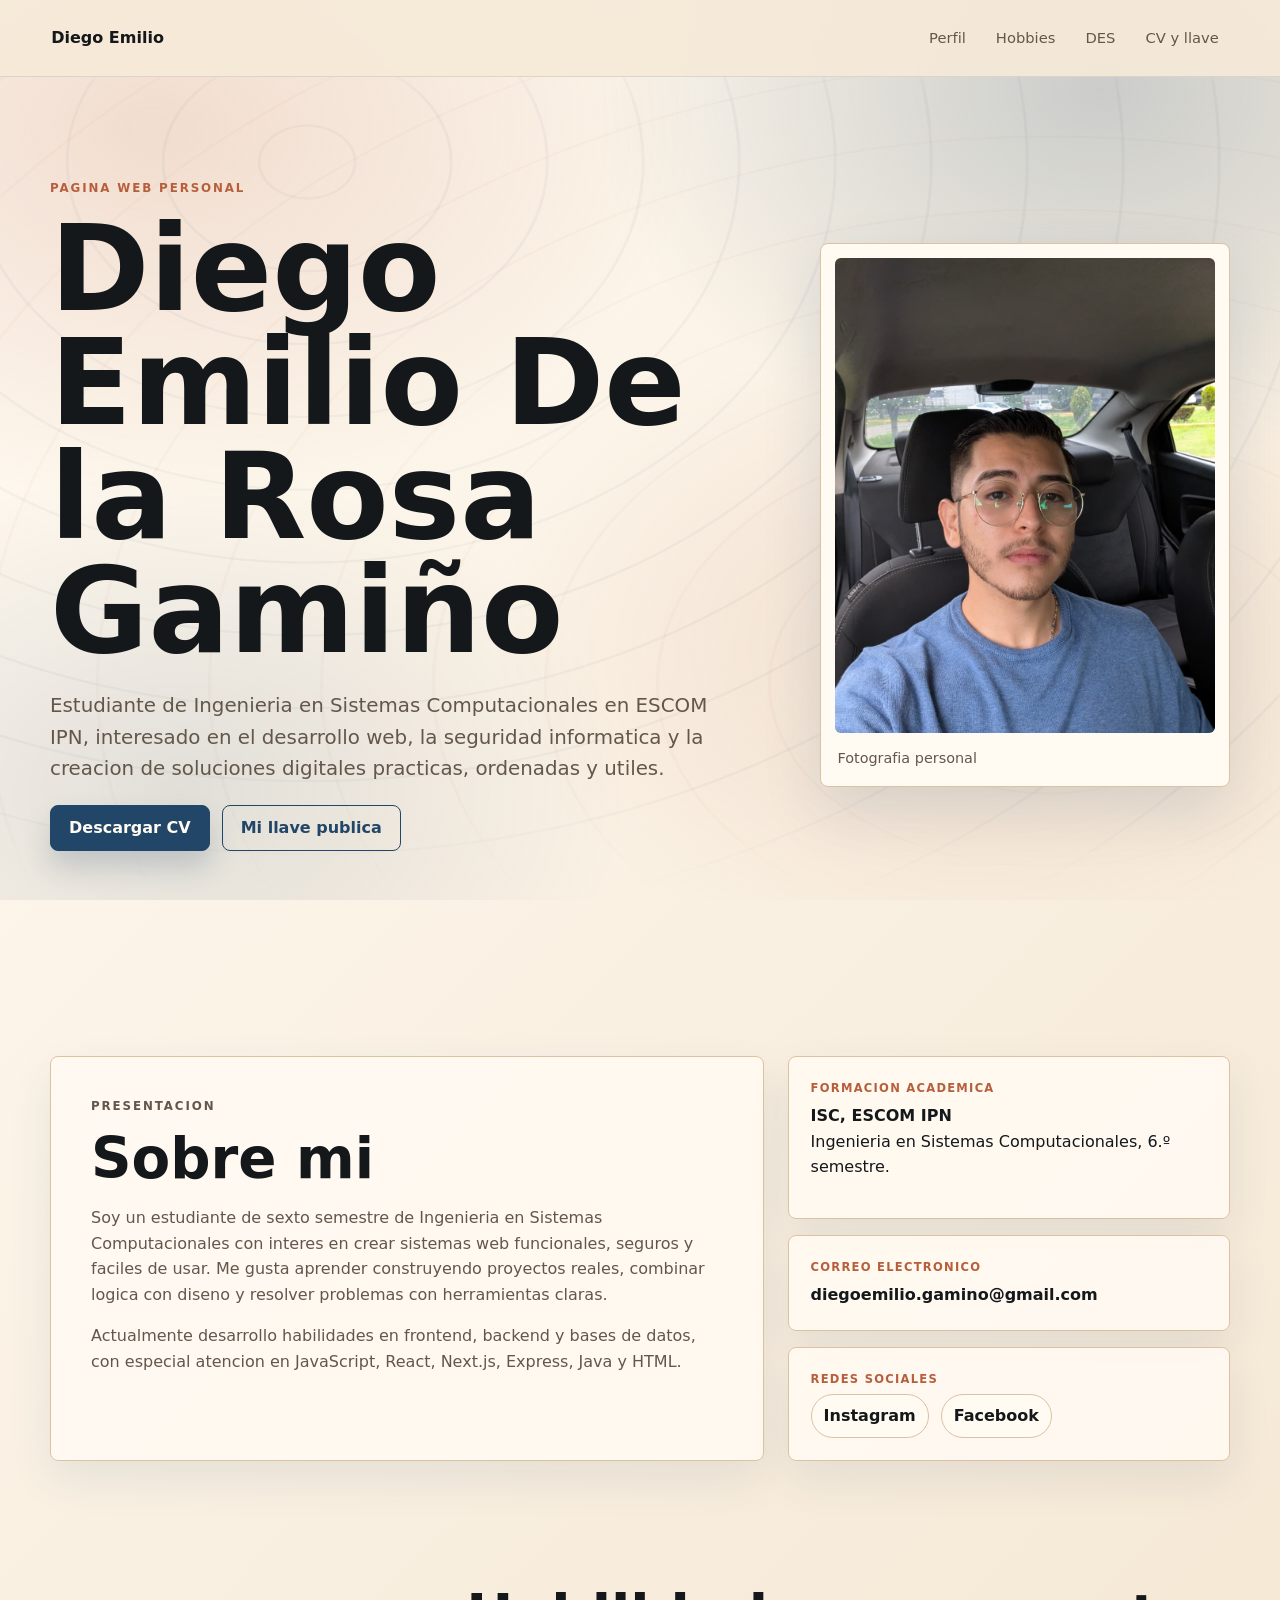
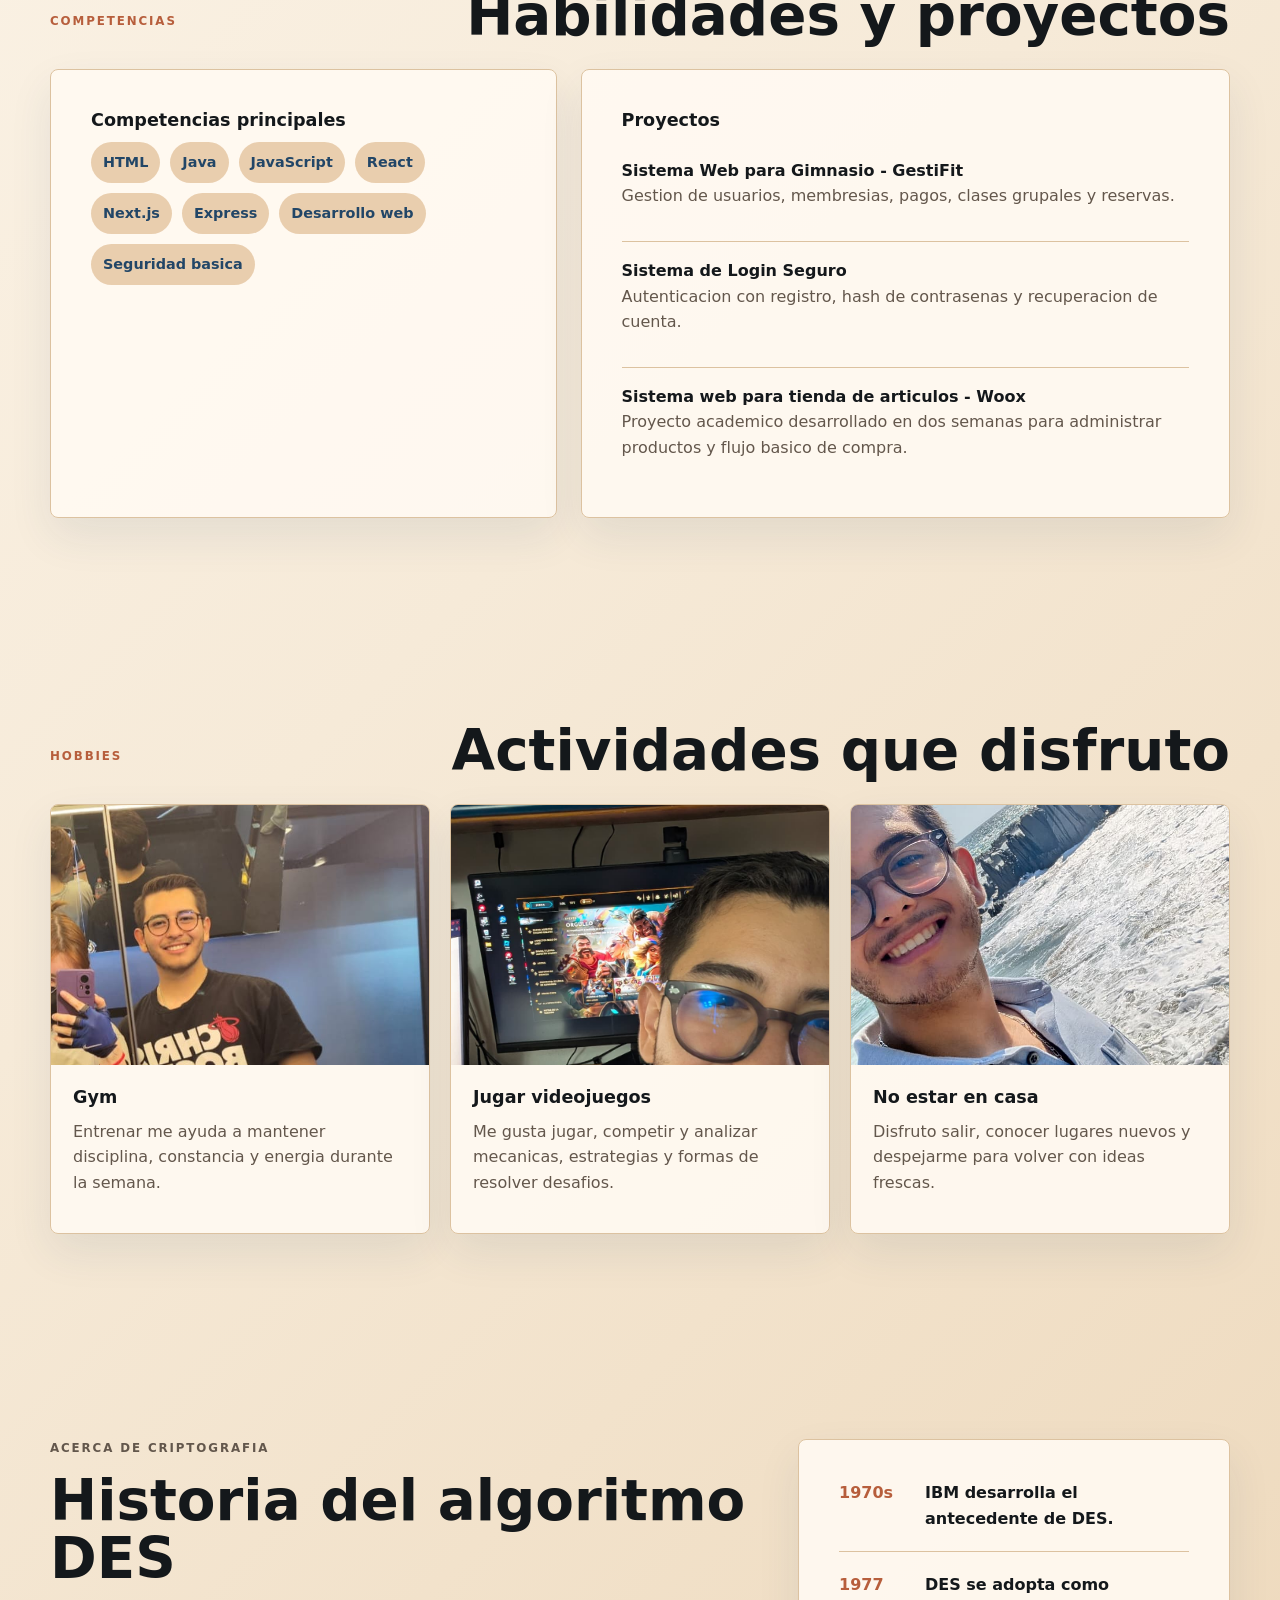
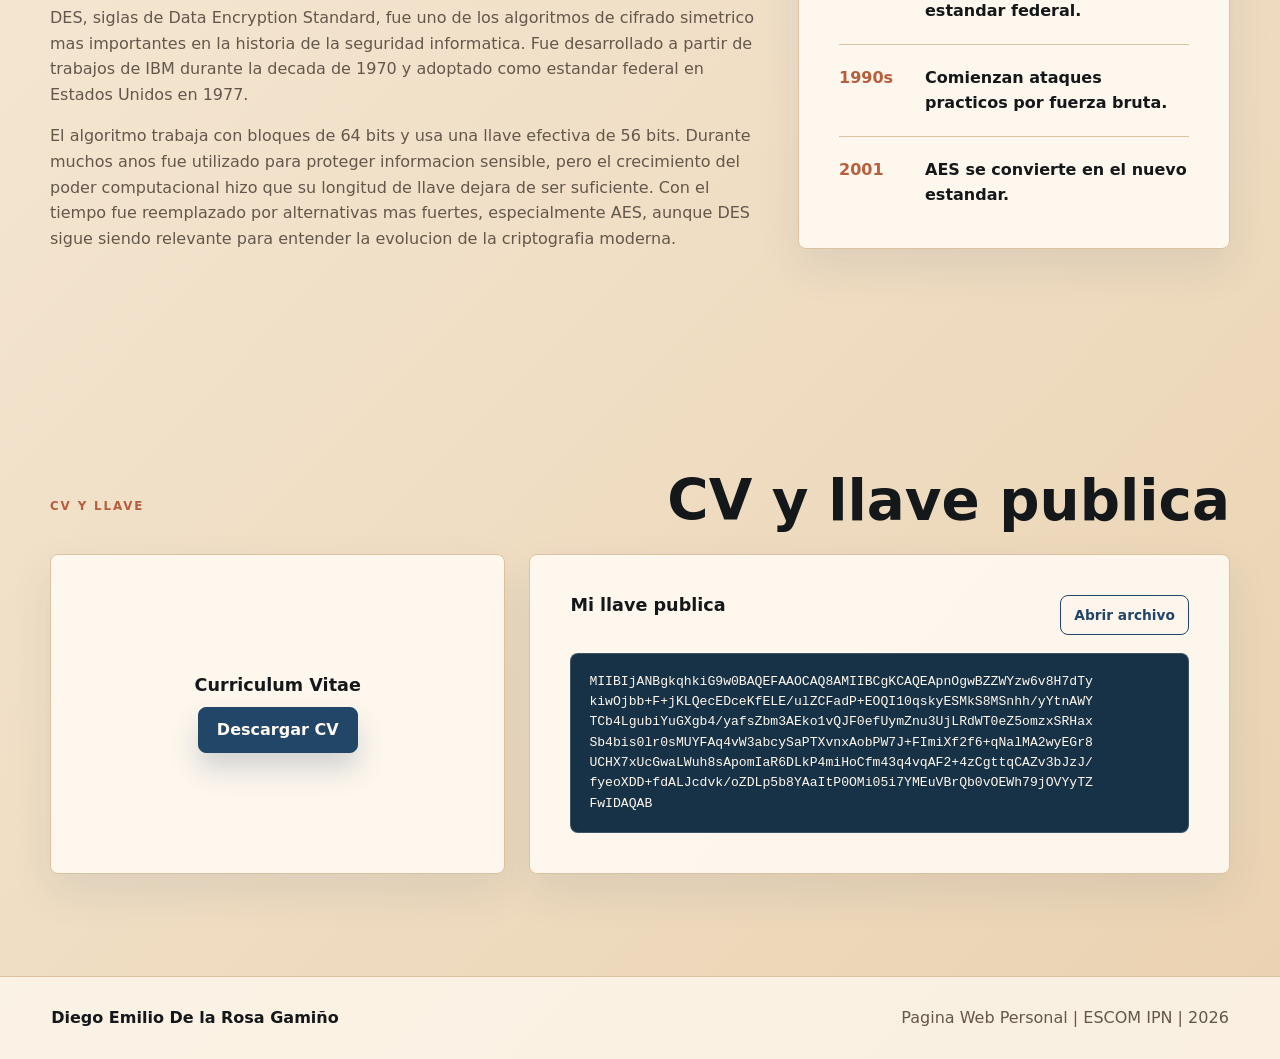
==== index.html @ ac3e6806 "Add files via upload" ====
<!DOCTYPE html>
<html lang="es">
<head>
  <meta charset="UTF-8">
  <meta name="viewport" content="width=device-width, initial-scale=1.0">
  <meta name="description" content="Pagina web personal de Diego Emilio De la Rosa Gamino, estudiante de Ingenieria en Sistemas Computacionales en ESCOM IPN.">
  <title>Diego Emilio De la Rosa Gamiño | Pagina Web Personal</title>
  <link rel="stylesheet" href="styles.css">
</head>
<body>
  <header class="site-header">
    <a class="brand" href="#inicio">Diego Emilio</a>
    <nav class="nav" aria-label="Navegacion principal">
      <a href="#perfil">Perfil</a>
      <a href="#hobbies">Hobbies</a>
      <a href="#des">DES</a>
      <a href="#descargas">CV y llave</a>
    </nav>
  </header>

  <main>
    <section id="inicio" class="hero section-pad">
      <div class="hero-copy">
        <p class="eyebrow">Pagina Web Personal</p>
        <h1>Diego Emilio De la Rosa Gamiño</h1>
        <p class="lead">
          Estudiante de Ingenieria en Sistemas Computacionales en ESCOM IPN, interesado en el desarrollo web,
          la seguridad informatica y la creacion de soluciones digitales practicas, ordenadas y utiles.
        </p>
        <div class="hero-actions">
          <a class="button primary" href="cv-diego-emilio-de-la-rosa-gamino.pdf" download>Descargar CV</a>
          <a class="button secondary" href="public_key.txt">Mi llave publica</a>
        </div>
      </div>

      <figure class="portrait-card">
        <img src="assets/foto-diego-emilio.jpeg" alt="Fotografia de Diego Emilio De la Rosa Gamiño">
        <figcaption>Fotografia personal</figcaption>
      </figure>
    </section>

    <section id="perfil" class="section-pad profile-grid">
      <div class="panel about-panel">
        <p class="eyebrow">Presentacion</p>
        <h2>Sobre mi</h2>
        <p>
          Soy un estudiante de sexto semestre de Ingenieria en Sistemas Computacionales con interes en crear
          sistemas web funcionales, seguros y faciles de usar. Me gusta aprender construyendo proyectos reales,
          combinar logica con diseno y resolver problemas con herramientas claras.
        </p>
        <p>
          Actualmente desarrollo habilidades en frontend, backend y bases de datos, con especial atencion en
          JavaScript, React, Next.js, Express, Java y HTML.
        </p>
      </div>

      <aside class="info-stack" aria-label="Informacion general">
        <article class="info-card">
          <span>Formacion Academica</span>
          <strong>ISC, ESCOM IPN</strong>
          <p>Ingenieria en Sistemas Computacionales, 6.º semestre.</p>
        </article>
        <article class="info-card">
          <span>Correo Electronico</span>
          <strong>diegoemilio.gamino@gmail.com</strong>
        </article>
        <article class="info-card">
          <span>Redes Sociales</span>
          <div class="social-row">
            <a href="https://www.instagram.com/diegoe_dg/" target="_blank" rel="noopener">Instagram</a>
            <a href="https://www.facebook.com/Raromajedo" target="_blank" rel="noopener">Facebook</a>
          </div>
        </article>
      </aside>
    </section>

    <section class="section-pad compact-section">
      <div class="section-heading">
        <p class="eyebrow">Competencias</p>
        <h2>Habilidades y proyectos</h2>
      </div>
      <div class="skills-projects">
        <div class="panel">
          <h3>Competencias principales</h3>
          <div class="chips">
            <span>HTML</span>
            <span>Java</span>
            <span>JavaScript</span>
            <span>React</span>
            <span>Next.js</span>
            <span>Express</span>
            <span>Desarrollo web</span>
            <span>Seguridad basica</span>
          </div>
        </div>
        <div class="panel project-list">
          <h3>Proyectos</h3>
          <article>
            <strong>Sistema Web para Gimnasio - GestiFit</strong>
            <p>Gestion de usuarios, membresias, pagos, clases grupales y reservas.</p>
          </article>
          <article>
            <strong>Sistema de Login Seguro</strong>
            <p>Autenticacion con registro, hash de contrasenas y recuperacion de cuenta.</p>
          </article>
          <article>
            <strong>Sistema web para tienda de articulos - Woox</strong>
            <p>Proyecto academico desarrollado en dos semanas para administrar productos y flujo basico de compra.</p>
          </article>
        </div>
      </div>
    </section>

    <section id="hobbies" class="section-pad hobby-section">
      <div class="section-heading">
        <p class="eyebrow">Hobbies</p>
        <h2>Actividades que disfruto</h2>
      </div>
      <div class="hobby-grid">
        <article class="hobby-card">
          <img class="hobby-gym-img" src="assets/hobby-gym.jpeg" alt="Diego Emilio en el gimnasio">
          <div>
            <h3>Gym</h3>
            <p>Entrenar me ayuda a mantener disciplina, constancia y energia durante la semana.</p>
          </div>
        </article>
        <article class="hobby-card">
          <img class="hobby-videojuegos-img" src="assets/hobby-videojuegos.jpeg" alt="Diego Emilio jugando videojuegos">
          <div>
            <h3>Jugar videojuegos</h3>
            <p>Me gusta jugar, competir y analizar mecanicas, estrategias y formas de resolver desafios.</p>
          </div>
        </article>
        <article class="hobby-card">
          <img class="hobby-no-casa-img" src="assets/hobby-no-casa.jpeg" alt="Diego Emilio en la playa">
          <div>
            <h3>No estar en casa</h3>
            <p>Disfruto salir, conocer lugares nuevos y despejarme para volver con ideas frescas.</p>
          </div>
        </article>
      </div>
    </section>

    <section id="des" class="section-pad crypto-section">
      <div class="crypto-copy">
        <p class="eyebrow">Acerca de Criptografia</p>
        <h2>Historia del algoritmo DES</h2>
        <p>
          DES, siglas de Data Encryption Standard, fue uno de los algoritmos de cifrado simetrico mas importantes
          en la historia de la seguridad informatica. Fue desarrollado a partir de trabajos de IBM durante la decada
          de 1970 y adoptado como estandar federal en Estados Unidos en 1977.
        </p>
        <p>
          El algoritmo trabaja con bloques de 64 bits y usa una llave efectiva de 56 bits. Durante muchos anos fue
          utilizado para proteger informacion sensible, pero el crecimiento del poder computacional hizo que su
          longitud de llave dejara de ser suficiente. Con el tiempo fue reemplazado por alternativas mas fuertes,
          especialmente AES, aunque DES sigue siendo relevante para entender la evolucion de la criptografia moderna.
        </p>
      </div>
      <div class="timeline panel">
        <div>
          <span>1970s</span>
          <strong>IBM desarrolla el antecedente de DES.</strong>
        </div>
        <div>
          <span>1977</span>
          <strong>DES se adopta como estandar federal.</strong>
        </div>
        <div>
          <span>1990s</span>
          <strong>Comienzan ataques practicos por fuerza bruta.</strong>
        </div>
        <div>
          <span>2001</span>
          <strong>AES se convierte en el nuevo estandar.</strong>
        </div>
      </div>
    </section>

    <section id="descargas" class="section-pad downloads-section">
      <div class="section-heading">
        <p class="eyebrow">CV y llave</p>
        <h2>CV y llave publica</h2>
      </div>
      <div class="downloads-grid">
        <article class="download-card">
          <h3>Curriculum Vitae</h3>
          <a class="button primary" href="cv-diego-emilio-de-la-rosa-gamino.pdf" download>Descargar CV</a>
        </article>
        <article class="key-card">
          <div class="key-card-head">
            <div>
              <h3>Mi llave publica</h3>
            </div>
            <a class="small-link" href="public_key.txt">Abrir archivo</a>
          </div>
          <pre><code>MIIBIjANBgkqhkiG9w0BAQEFAAOCAQ8AMIIBCgKCAQEApnOgwBZZWYzw6v8H7dTy
kiwOjbb+F+jKLQecEDceKfELE/ulZCFadP+EOQI10qskyESMkS8MSnhh/yYtnAWY
TCb4LgubiYuGXgb4/yafsZbm3AEko1vQJF0efUymZnu3UjLRdWT0eZ5omzxSRHax
Sb4bis0lr0sMUYFAq4vW3abcySaPTXvnxAobPW7J+FImiXf2f6+qNalMA2wyEGr8
UCHX7xUcGwaLWuh8sApomIaR6DLkP4miHoCfm43q4vqAF2+4zCgttqCAZv3bJzJ/
fyeoXDD+fdALJcdvk/oZDLp5b8YAaItP0OMi05i7YMEuVBrQb0vOEWh79jOVYyTZ
FwIDAQAB</code></pre>
        </article>
      </div>
    </section>
  </main>

  <footer class="site-footer">
    <strong>Diego Emilio De la Rosa Gamiño</strong>
    <span>Pagina Web Personal | ESCOM IPN | 2026</span>
  </footer>
</body>
</html>
---- styles.css ----
:root {
  --bg: #f6ead8;
  --surface: #fffaf2;
  --surface-strong: #e9ceae;
  --ink: #14181b;
  --muted: #63574c;
  --coffee: #b75e3c;
  --coffee-dark: #224667;
  --line: #dcc2a0;
  --shadow: 0 24px 60px rgba(34, 70, 103, 0.14);
  --radius: 8px;
}

* {
  box-sizing: border-box;
}

html {
  scroll-behavior: smooth;
}

body {
  position: relative;
  isolation: isolate;
  min-height: 100vh;
  margin: 0;
  color: var(--ink);
  background: linear-gradient(135deg, #fffaf2 0%, #f6ead8 48%, #ead2b1 100%);
  font-family: Inter, ui-sans-serif, system-ui, -apple-system, BlinkMacSystemFont, "Segoe UI", sans-serif;
  line-height: 1.6;
}

body::before {
  position: fixed;
  inset: 0;
  z-index: -2;
  pointer-events: none;
  content: "";
  background:
    radial-gradient(ellipse at 12% 14%, rgba(183, 94, 60, 0.18), transparent 34rem),
    radial-gradient(ellipse at 86% 10%, rgba(34, 70, 103, 0.22), transparent 32rem),
    radial-gradient(ellipse at 76% 72%, rgba(183, 94, 60, 0.13), transparent 30rem),
    radial-gradient(ellipse at 14% 88%, rgba(34, 70, 103, 0.12), transparent 28rem);
}

body::after {
  position: fixed;
  inset: 0;
  z-index: -1;
  pointer-events: none;
  content: "";
  opacity: 0.34;
  background:
    repeating-radial-gradient(ellipse at 24% 18%, transparent 0 46px, rgba(34, 70, 103, 0.12) 47px 49px, transparent 50px 96px),
    repeating-radial-gradient(ellipse at 82% 76%, transparent 0 54px, rgba(183, 94, 60, 0.1) 55px 57px, transparent 58px 112px);
  mask-image: linear-gradient(180deg, transparent 0%, #000 12%, #000 86%, transparent 100%);
}

a {
  color: inherit;
  text-decoration: none;
}

img {
  display: block;
  max-width: 100%;
}

.site-header {
  position: sticky;
  top: 0;
  z-index: 10;
  display: flex;
  align-items: center;
  justify-content: space-between;
  gap: 24px;
  padding: 18px clamp(20px, 4vw, 64px);
  border-bottom: 1px solid rgba(34, 70, 103, 0.12);
  background: rgba(246, 234, 216, 0.92);
  backdrop-filter: blur(16px);
}

.brand {
  font-weight: 800;
  letter-spacing: 0;
}

.nav {
  display: flex;
  align-items: center;
  gap: 10px;
  flex-wrap: wrap;
  justify-content: flex-end;
}

.nav a {
  padding: 8px 10px;
  color: var(--muted);
  font-size: 0.92rem;
  border-radius: 999px;
}

.nav a:hover,
.nav a:focus-visible {
  color: var(--ink);
  background: var(--surface-strong);
  outline: none;
}

.section-pad {
  width: min(1180px, calc(100% - 40px));
  margin: 0 auto;
  padding: clamp(56px, 8vw, 104px) 0;
}

.hero {
  min-height: calc(100svh - 74px);
  display: grid;
  grid-template-columns: minmax(0, 1.05fr) minmax(280px, 0.62fr);
  align-items: center;
  gap: clamp(32px, 6vw, 80px);
}

.eyebrow {
  margin: 0 0 14px;
  color: var(--coffee);
  font-size: 0.74rem;
  font-weight: 800;
  letter-spacing: 0.16em;
  text-transform: uppercase;
}

h1,
h2,
h3,
p {
  margin-top: 0;
}

h1 {
  margin-bottom: 22px;
  max-width: 880px;
  font-size: clamp(3.25rem, 10vw, 7.5rem);
  line-height: 0.95;
  letter-spacing: 0;
}

h2 {
  margin-bottom: 18px;
  font-size: clamp(2rem, 4.4vw, 4rem);
  line-height: 1.02;
  letter-spacing: 0;
}

h3 {
  margin-bottom: 10px;
  font-size: 1.1rem;
  line-height: 1.25;
}

.lead {
  max-width: 680px;
  color: var(--muted);
  font-size: clamp(1.04rem, 2vw, 1.24rem);
}

.hero-actions,
.social-row {
  display: flex;
  flex-wrap: wrap;
  gap: 12px;
}

.button,
.small-link {
  display: inline-flex;
  align-items: center;
  justify-content: center;
  min-height: 46px;
  padding: 0 18px;
  border: 1px solid var(--coffee-dark);
  border-radius: var(--radius);
  font-weight: 800;
  transition: transform 180ms ease, box-shadow 180ms ease, background 180ms ease;
}

.button:hover,
.small-link:hover {
  transform: translateY(-2px);
}

.primary {
  color: #fffaf2;
  background: var(--coffee-dark);
  box-shadow: 0 16px 28px rgba(34, 70, 103, 0.2);
}

.secondary,
.small-link {
  color: var(--coffee-dark);
  background: transparent;
}

.portrait-card {
  margin: 0;
  padding: 14px;
  border: 1px solid var(--line);
  border-radius: var(--radius);
  background: var(--surface);
  box-shadow: var(--shadow);
}

.portrait-card img {
  width: 100%;
  aspect-ratio: 4 / 5;
  object-fit: cover;
  object-position: center 34%;
  border-radius: 6px;
  background: var(--surface-strong);
}

.portrait-card figcaption {
  padding: 14px 2px 2px;
  color: var(--muted);
  font-size: 0.9rem;
}

.profile-grid {
  display: grid;
  grid-template-columns: minmax(0, 1fr) minmax(280px, 0.62fr);
  gap: 24px;
}

.panel,
.info-card,
.download-card,
.key-card,
.hobby-card {
  min-width: 0;
  border: 1px solid var(--line);
  border-radius: var(--radius);
  background: rgba(255, 250, 242, 0.9);
  box-shadow: 0 18px 44px rgba(34, 70, 103, 0.09);
}

.about-panel,
.panel,
.download-card,
.key-card {
  padding: clamp(24px, 4vw, 40px);
}

.about-panel p,
.crypto-copy p {
  max-width: 760px;
  color: var(--muted);
}

.info-stack {
  display: grid;
  gap: 16px;
}

.info-card {
  padding: 22px;
}

.info-card span {
  display: block;
  margin-bottom: 6px;
  color: var(--coffee);
  font-size: 0.72rem;
  font-weight: 800;
  letter-spacing: 0.11em;
  text-transform: uppercase;
}

.info-card strong {
  overflow-wrap: anywhere;
}

.social-row a {
  padding: 8px 12px;
  border: 1px solid var(--line);
  border-radius: 999px;
  background: #fffaf2;
  font-weight: 700;
}

.compact-section {
  padding-top: 24px;
}

.section-heading {
  display: flex;
  align-items: end;
  justify-content: space-between;
  gap: 24px;
  margin-bottom: 24px;
}

.section-heading h2 {
  margin-bottom: 0;
}

.skills-projects {
  display: grid;
  grid-template-columns: 0.78fr 1fr;
  gap: 24px;
}

.chips {
  display: flex;
  flex-wrap: wrap;
  gap: 10px;
}

.chips span {
  padding: 9px 12px;
  border-radius: 999px;
  color: var(--coffee-dark);
  background: var(--surface-strong);
  font-weight: 800;
  font-size: 0.9rem;
}

.project-list {
  display: grid;
  gap: 16px;
}

.project-list article {
  padding-top: 16px;
  border-top: 1px solid var(--line);
}

.project-list article:first-of-type {
  padding-top: 0;
  border-top: 0;
}

.project-list p,
.hobby-card p,
.download-card p,
.key-card p {
  color: var(--muted);
}

.hobby-grid {
  display: grid;
  grid-template-columns: repeat(3, minmax(0, 1fr));
  gap: 20px;
}

.hobby-card {
  overflow: hidden;
}

.hobby-card img {
  width: 100%;
  aspect-ratio: 16 / 11;
  object-fit: cover;
  background: var(--surface-strong);
}

.hobby-gym-img {
  object-position: center 30%;
}

.hobby-videojuegos-img {
  object-position: center 42%;
}

.hobby-no-casa-img {
  object-position: 36% 48%;
}

.hobby-card div {
  padding: 22px;
}

.crypto-section {
  display: grid;
  grid-template-columns: minmax(0, 1fr) minmax(280px, 0.6fr);
  gap: 28px;
  align-items: start;
}

.timeline {
  display: grid;
  gap: 20px;
}

.timeline div {
  display: grid;
  grid-template-columns: 72px 1fr;
  gap: 14px;
  padding-bottom: 20px;
  border-bottom: 1px solid var(--line);
}

.timeline div:last-child {
  padding-bottom: 0;
  border-bottom: 0;
}

.timeline span {
  color: var(--coffee);
  font-weight: 900;
}

.downloads-grid {
  display: grid;
  grid-template-columns: minmax(240px, 0.65fr) minmax(0, 1fr);
  gap: 24px;
}

.download-card {
  display: flex;
  flex-direction: column;
  align-items: center;
  justify-content: center;
  text-align: center;
}

.key-card-head {
  display: flex;
  align-items: start;
  justify-content: space-between;
  gap: 20px;
  margin-bottom: 18px;
}

.small-link {
  min-height: 40px;
  padding: 0 13px;
  font-size: 0.86rem;
  white-space: nowrap;
}

pre {
  min-width: 0;
  max-height: 260px;
  margin: 0;
  padding: 18px;
  overflow: auto;
  border: 1px solid rgba(255, 250, 242, 0.16);
  border-radius: var(--radius);
  color: #fff8ed;
  background: #173247;
  font-size: 0.82rem;
  line-height: 1.55;
}

code {
  font-family: "Cascadia Code", "SFMono-Regular", Consolas, monospace;
  overflow-wrap: anywhere;
}

.site-footer {
  display: flex;
  align-items: center;
  justify-content: space-between;
  gap: 20px;
  padding: 28px clamp(20px, 4vw, 64px);
  color: var(--muted);
  border-top: 1px solid var(--line);
  background: rgba(255, 250, 242, 0.74);
}

.site-footer strong {
  color: var(--ink);
}

@media (max-width: 880px) {
  .site-header,
  .site-footer,
  .section-heading,
  .key-card-head {
    align-items: flex-start;
    flex-direction: column;
  }

  .hero,
  .profile-grid,
  .skills-projects,
  .crypto-section,
  .downloads-grid {
    grid-template-columns: 1fr;
  }

  .hero {
    min-height: auto;
    padding-top: 56px;
  }

  .portrait-card {
    max-width: 460px;
  }

  .hobby-grid {
    grid-template-columns: 1fr;
  }
}

@media (max-width: 560px) {
  .section-pad {
    width: min(100% - 28px, 1180px);
  }

  .site-header {
    position: static;
  }

  .nav {
    justify-content: flex-start;
  }

  h1 {
    font-size: clamp(2.6rem, 17vw, 4.2rem);
  }

  .button {
    width: 100%;
  }

  .timeline div {
    grid-template-columns: 1fr;
  }

  pre {
    white-space: pre-wrap;
    word-break: break-word;
  }
}
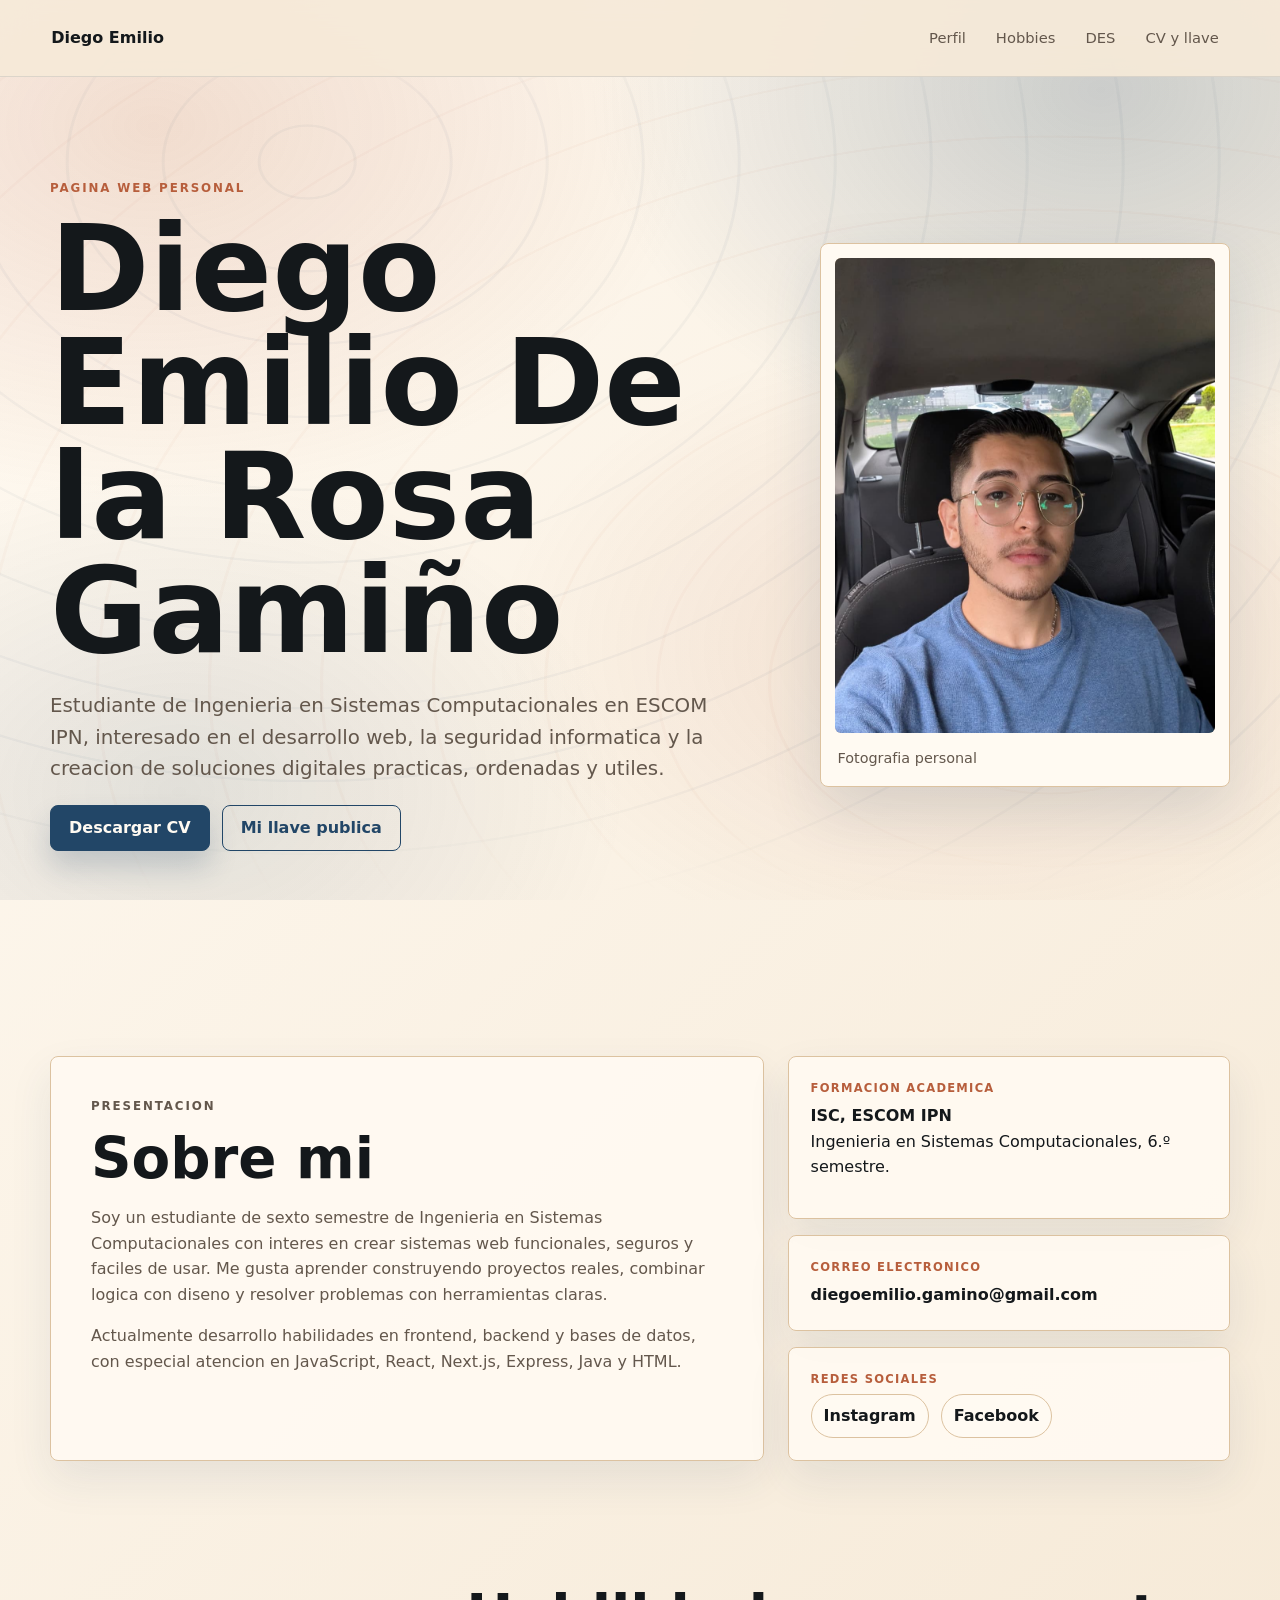
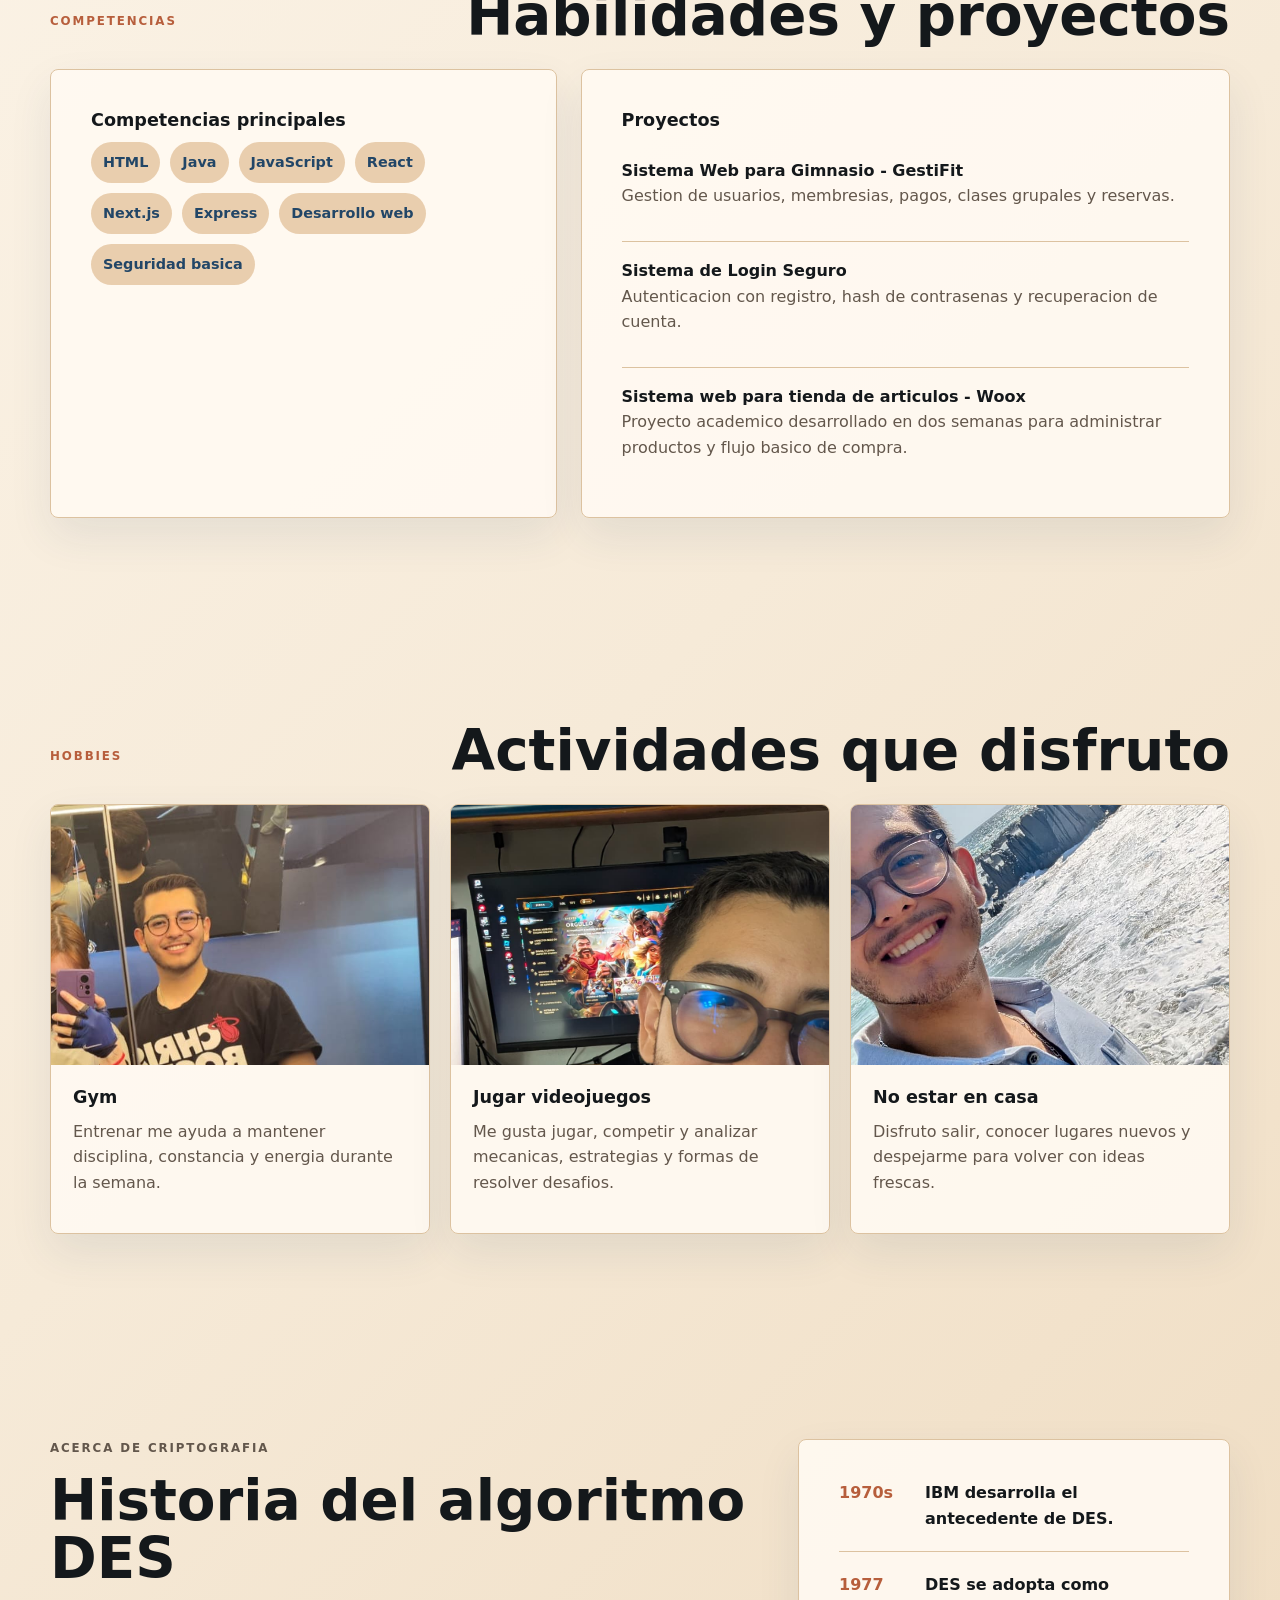
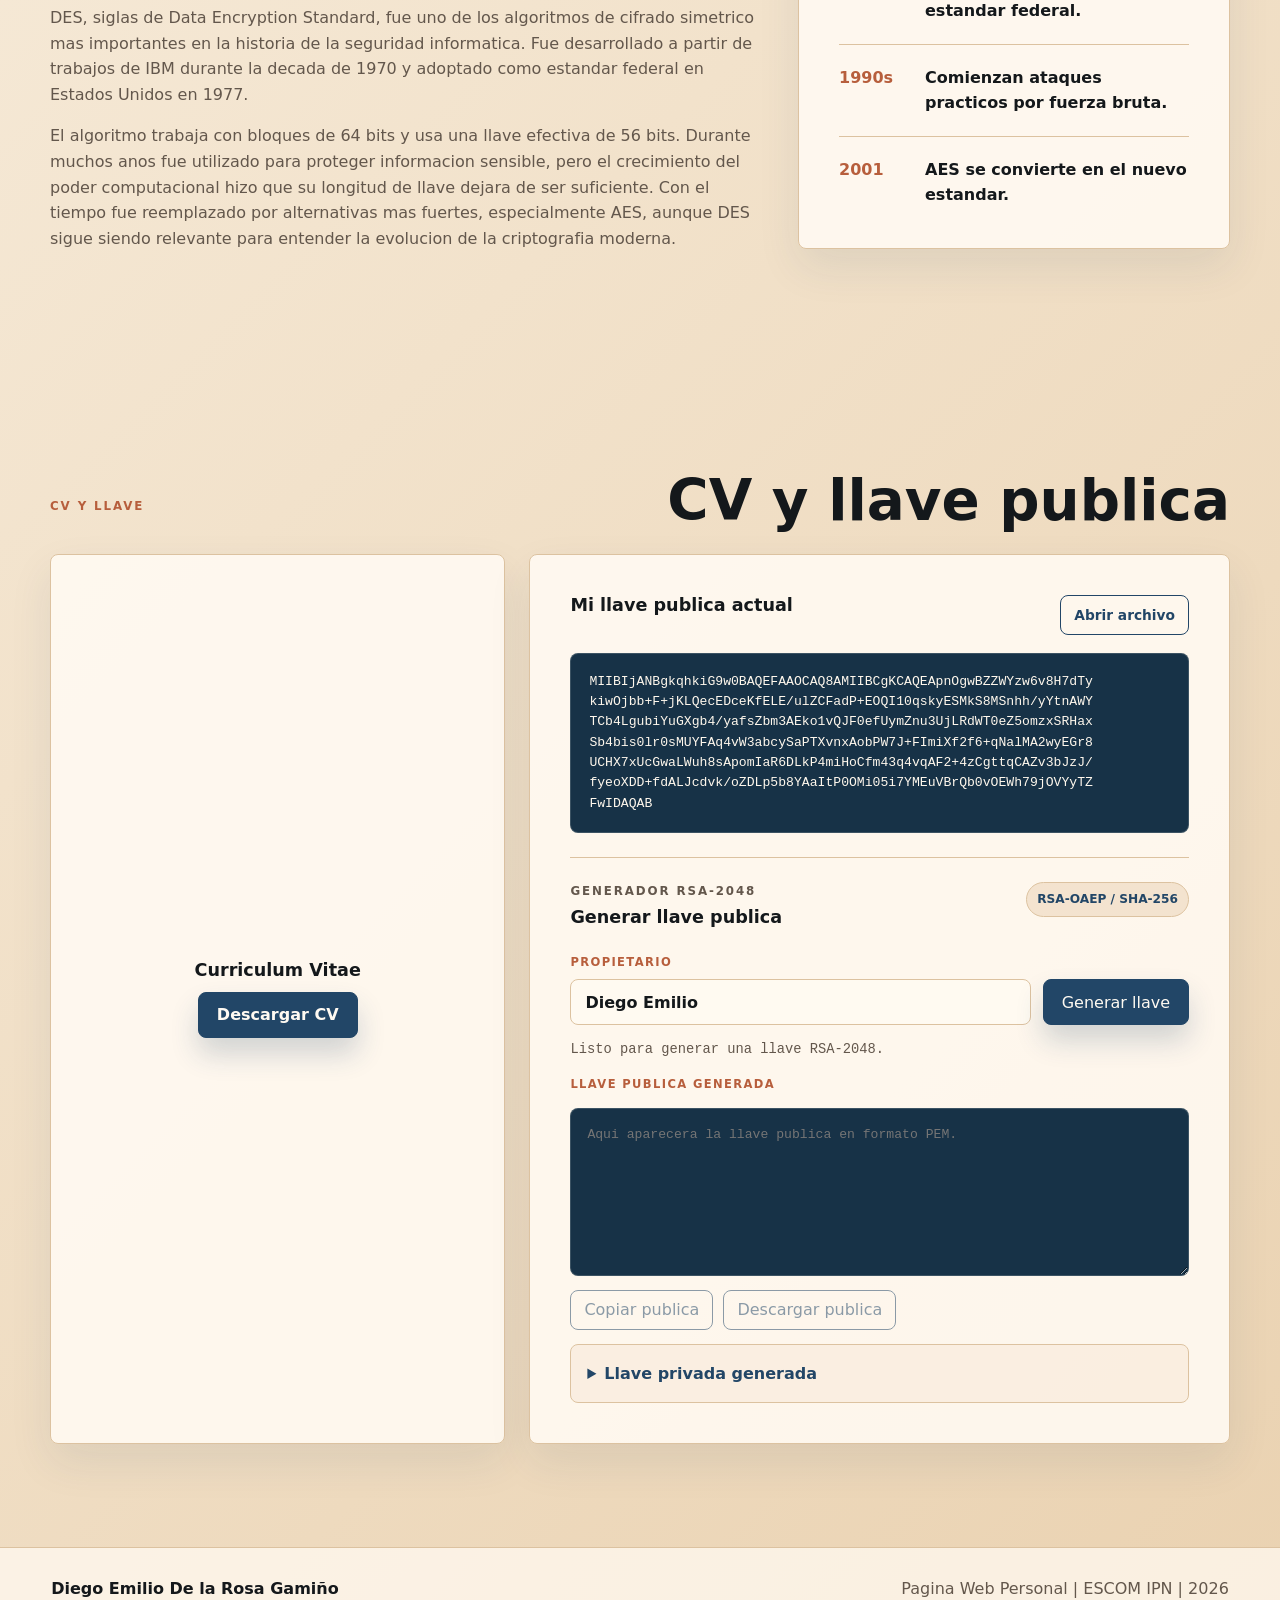
==== commit 5d890c5b: "Add RSA public key generator" ====
--- a/index.html
+++ b/index.html
@@ -190,7 +190,7 @@
         <article class="key-card">
           <div class="key-card-head">
             <div>
-              <h3>Mi llave publica</h3>
+              <h3>Mi llave publica actual</h3>
             </div>
             <a class="small-link" href="public_key.txt">Abrir archivo</a>
           </div>
@@ -201,6 +201,42 @@
 UCHX7xUcGwaLWuh8sApomIaR6DLkP4miHoCfm43q4vqAF2+4zCgttqCAZv3bJzJ/
 fyeoXDD+fdALJcdvk/oZDLp5b8YAaItP0OMi05i7YMEuVBrQb0vOEWh79jOVYyTZ
 FwIDAQAB</code></pre>
+
+          <div class="key-generator" data-rsa-generator>
+            <div class="key-generator-head">
+              <div>
+                <p class="eyebrow">Generador RSA-2048</p>
+                <h3>Generar llave publica</h3>
+              </div>
+              <span class="key-badge">RSA-OAEP / SHA-256</span>
+            </div>
+
+            <form class="key-form" data-key-form>
+              <label for="key-owner">Propietario</label>
+              <div class="key-form-row">
+                <input id="key-owner" name="owner" type="text" value="Diego Emilio" autocomplete="name">
+                <button class="button primary" type="submit">Generar llave</button>
+              </div>
+            </form>
+
+            <p class="key-status" data-key-status>Listo para generar una llave RSA-2048.</p>
+
+            <label class="key-output-label" for="generated-public-key">Llave publica generada</label>
+            <textarea id="generated-public-key" class="key-output" readonly placeholder="Aqui aparecera la llave publica en formato PEM."></textarea>
+            <div class="key-actions">
+              <button class="small-link" type="button" data-key-action="copy-public" disabled>Copiar publica</button>
+              <button class="small-link" type="button" data-key-action="download-public" disabled>Descargar publica</button>
+            </div>
+
+            <details class="private-key-panel">
+              <summary>Llave privada generada</summary>
+              <textarea id="generated-private-key" class="key-output" readonly placeholder="Aqui aparecera la llave privada. Guardala en un lugar seguro."></textarea>
+              <div class="key-actions">
+                <button class="small-link" type="button" data-key-action="copy-private" disabled>Copiar privada</button>
+                <button class="small-link" type="button" data-key-action="download-private" disabled>Descargar privada</button>
+              </div>
+            </details>
+          </div>
         </article>
       </div>
     </section>
@@ -210,5 +246,6 @@
     <strong>Diego Emilio De la Rosa Gamiño</strong>
     <span>Pagina Web Personal | ESCOM IPN | 2026</span>
   </footer>
+  <script src="rsa-keygen.js"></script>
 </body>
 </html>
--- a/styles.css
+++ b/styles.css
@@ -189,6 +189,21 @@
   transform: translateY(-2px);
 }
 
+button.button,
+button.small-link {
+  font: inherit;
+  cursor: pointer;
+}
+
+button:disabled {
+  cursor: not-allowed;
+  opacity: 0.52;
+}
+
+button:disabled:hover {
+  transform: none;
+}
+
 .primary {
   color: #fffaf2;
   background: var(--coffee-dark);
@@ -436,6 +451,125 @@
   padding: 0 13px;
   font-size: 0.86rem;
   white-space: nowrap;
+}
+
+.key-generator {
+  display: grid;
+  gap: 14px;
+  margin-top: 24px;
+  padding-top: 24px;
+  border-top: 1px solid var(--line);
+}
+
+.key-generator-head {
+  display: flex;
+  align-items: flex-start;
+  justify-content: space-between;
+  gap: 18px;
+}
+
+.key-generator-head .eyebrow {
+  margin-bottom: 6px;
+}
+
+.key-badge {
+  padding: 7px 10px;
+  color: var(--coffee-dark);
+  border: 1px solid var(--line);
+  border-radius: 999px;
+  background: rgba(233, 206, 174, 0.48);
+  font-size: 0.76rem;
+  font-weight: 900;
+  white-space: nowrap;
+}
+
+.key-form {
+  display: grid;
+  gap: 8px;
+}
+
+.key-form label,
+.key-output-label {
+  color: var(--coffee);
+  font-size: 0.72rem;
+  font-weight: 900;
+  letter-spacing: 0.12em;
+  text-transform: uppercase;
+}
+
+.key-form-row {
+  display: grid;
+  grid-template-columns: minmax(0, 1fr) auto;
+  gap: 12px;
+}
+
+.key-form-row input {
+  min-width: 0;
+  min-height: 46px;
+  padding: 0 14px;
+  color: var(--ink);
+  border: 1px solid var(--line);
+  border-radius: var(--radius);
+  background: rgba(255, 250, 242, 0.86);
+  font: inherit;
+  font-weight: 700;
+}
+
+.key-status {
+  margin: 0;
+  color: var(--muted);
+  font-family: "Cascadia Code", "SFMono-Regular", Consolas, monospace;
+  font-size: 0.86rem;
+}
+
+.key-status[data-status="success"] {
+  color: #0d756d;
+}
+
+.key-status[data-status="error"] {
+  color: #9c2e1b;
+}
+
+.key-output {
+  width: 100%;
+  min-height: 168px;
+  padding: 16px;
+  resize: vertical;
+  color: #fff8ed;
+  border: 1px solid rgba(255, 250, 242, 0.16);
+  border-radius: var(--radius);
+  background: #173247;
+  font-family: "Cascadia Code", "SFMono-Regular", Consolas, monospace;
+  font-size: 0.82rem;
+  line-height: 1.55;
+}
+
+.key-actions {
+  display: flex;
+  flex-wrap: wrap;
+  gap: 10px;
+}
+
+.private-key-panel {
+  padding: 16px;
+  border: 1px solid var(--line);
+  border-radius: var(--radius);
+  background: rgba(233, 206, 174, 0.2);
+}
+
+.private-key-panel summary {
+  color: var(--coffee-dark);
+  cursor: pointer;
+  font-weight: 900;
+}
+
+.private-key-panel .key-output {
+  margin-top: 14px;
+  min-height: 186px;
+}
+
+.private-key-panel .key-actions {
+  margin-top: 12px;
 }
 
 pre {
@@ -476,7 +610,8 @@
   .site-header,
   .site-footer,
   .section-heading,
-  .key-card-head {
+  .key-card-head,
+  .key-generator-head {
     align-items: flex-start;
     flex-direction: column;
   }
@@ -524,6 +659,14 @@
     width: 100%;
   }
 
+  .key-form-row {
+    grid-template-columns: 1fr;
+  }
+
+  .key-actions .small-link {
+    width: 100%;
+  }
+
   .timeline div {
     grid-template-columns: 1fr;
   }
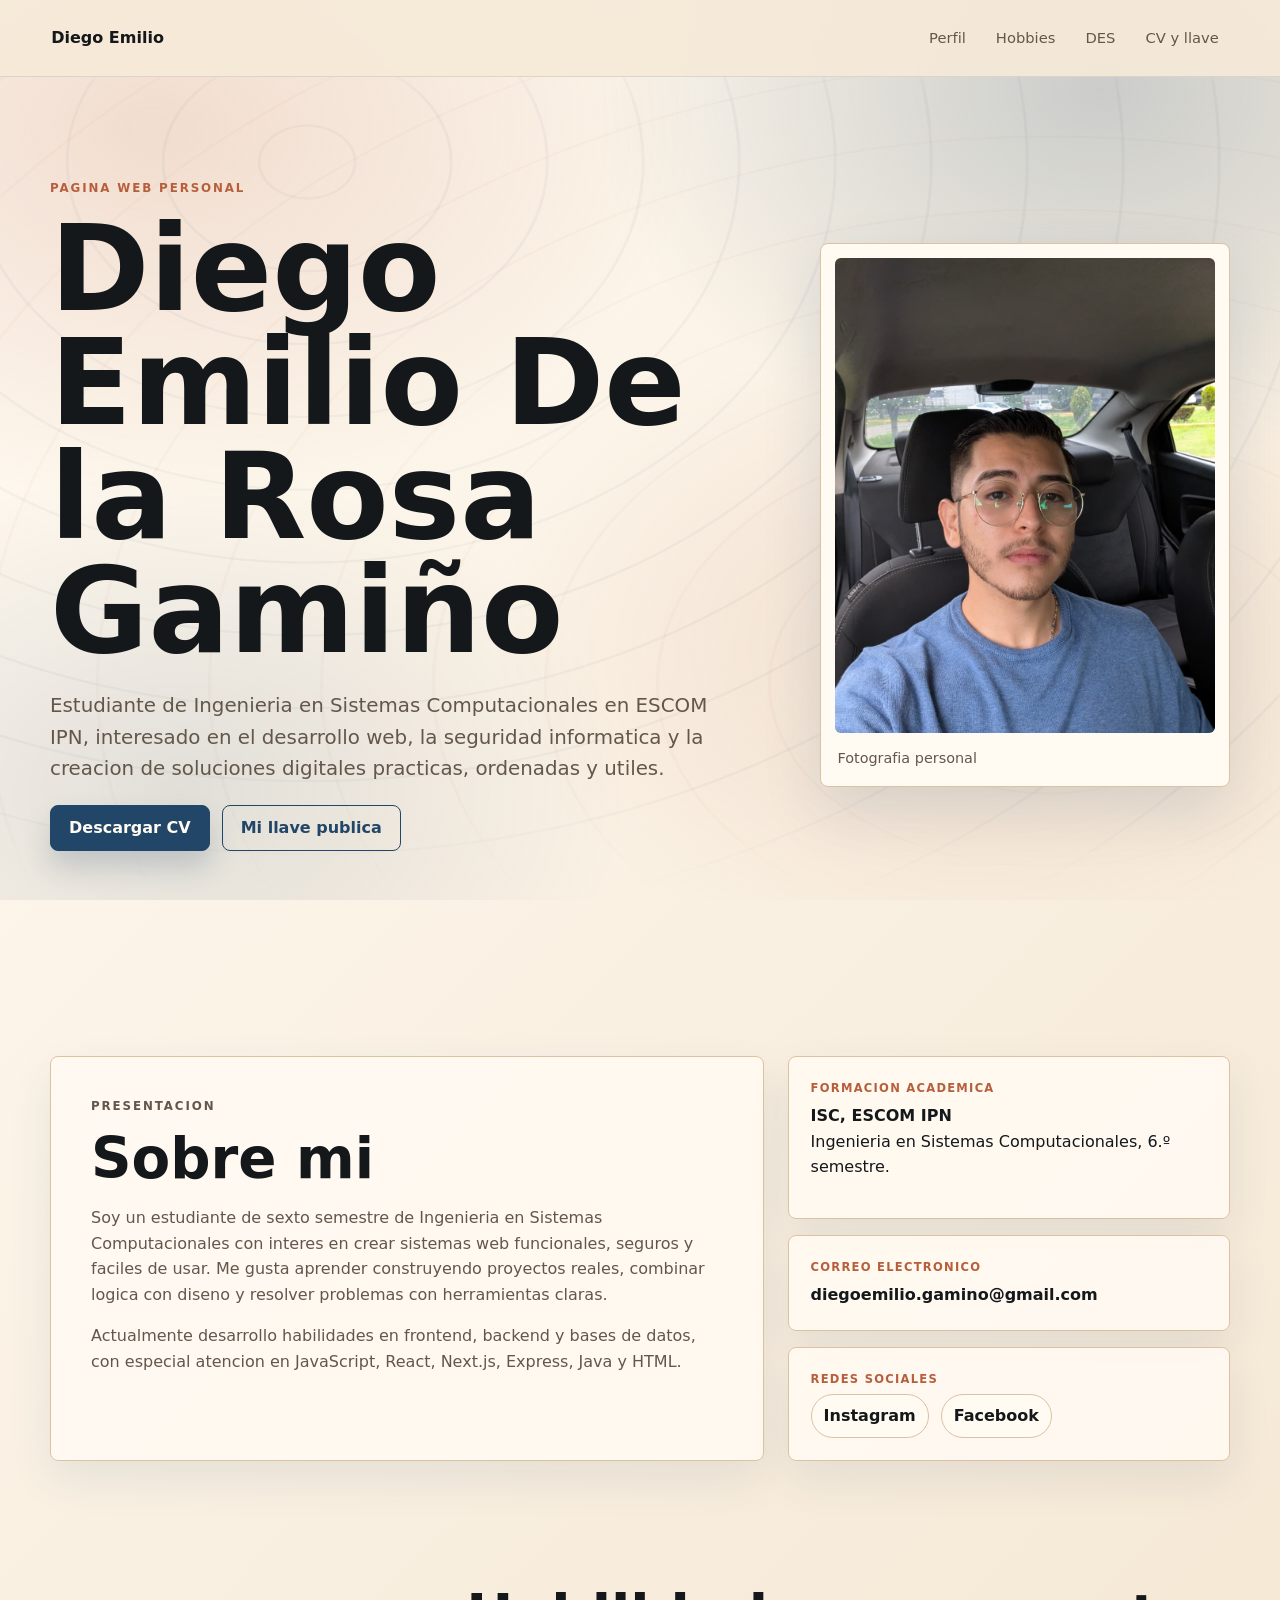
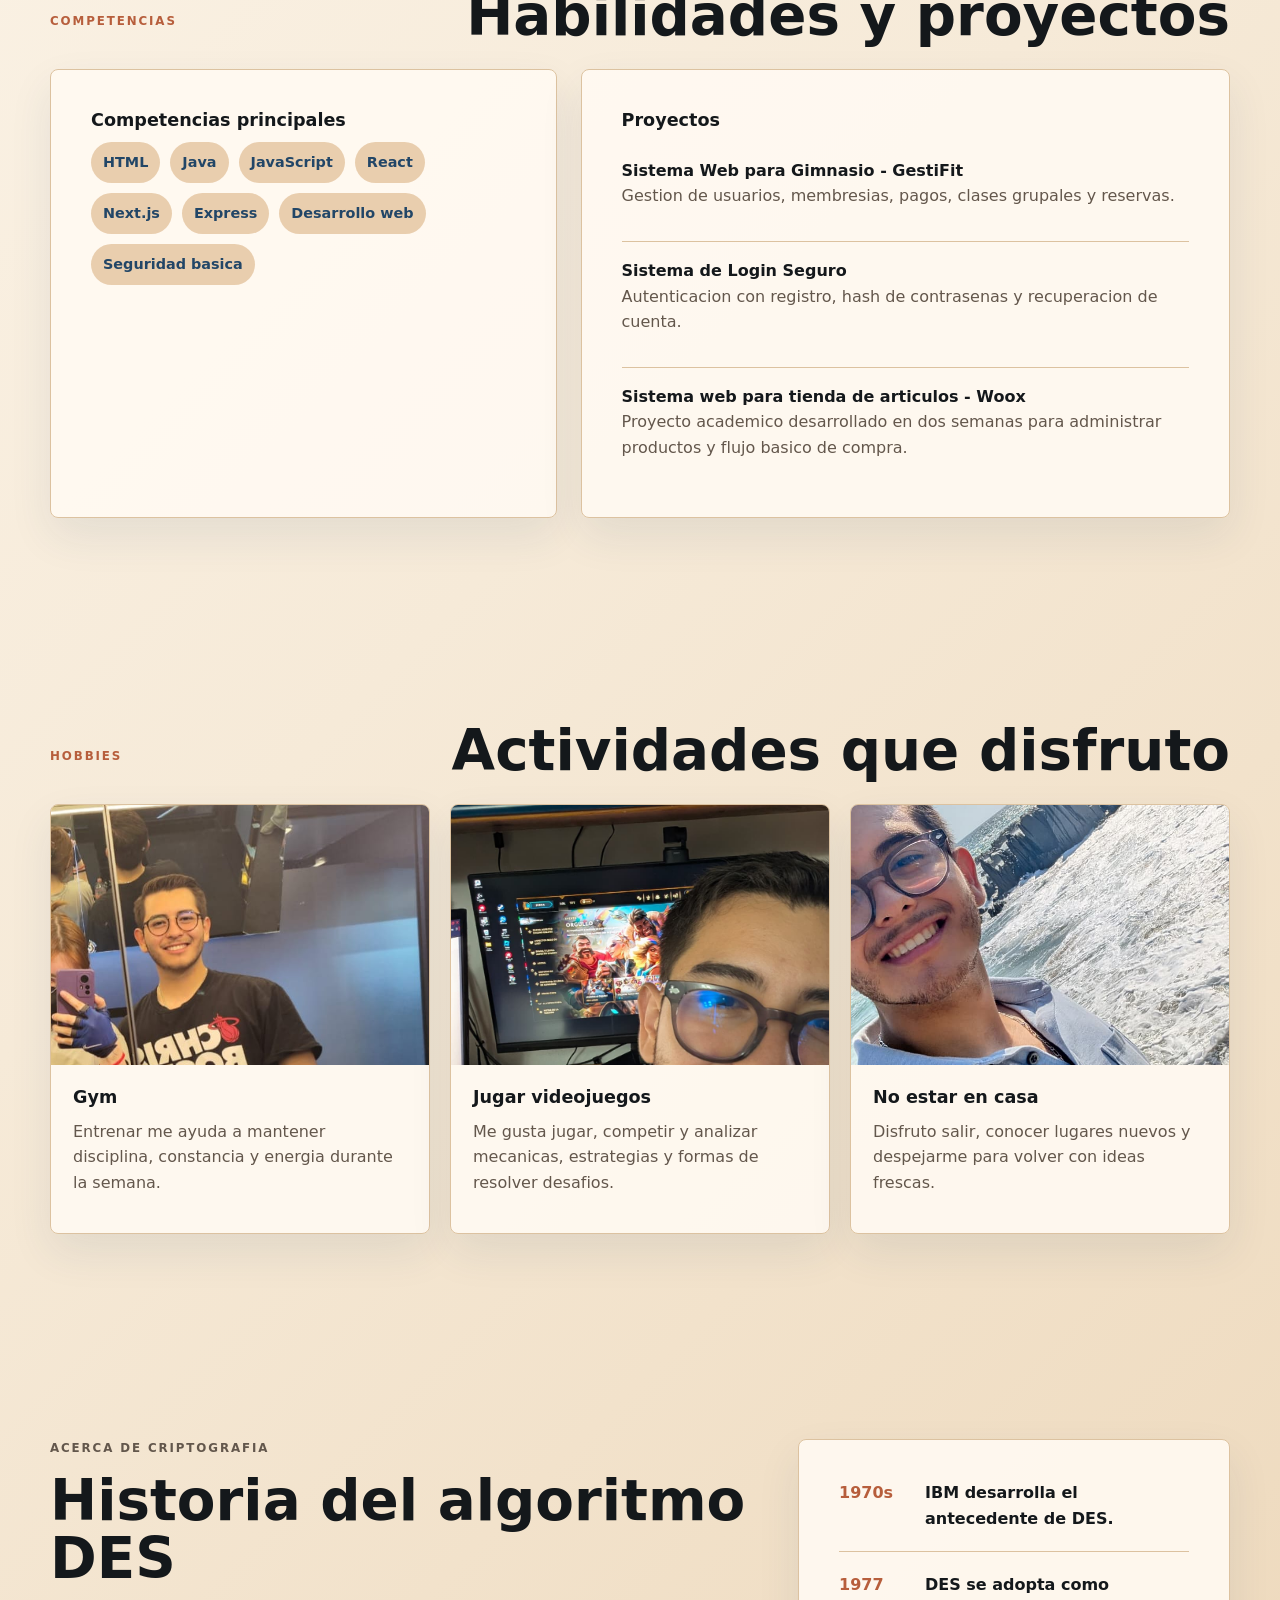
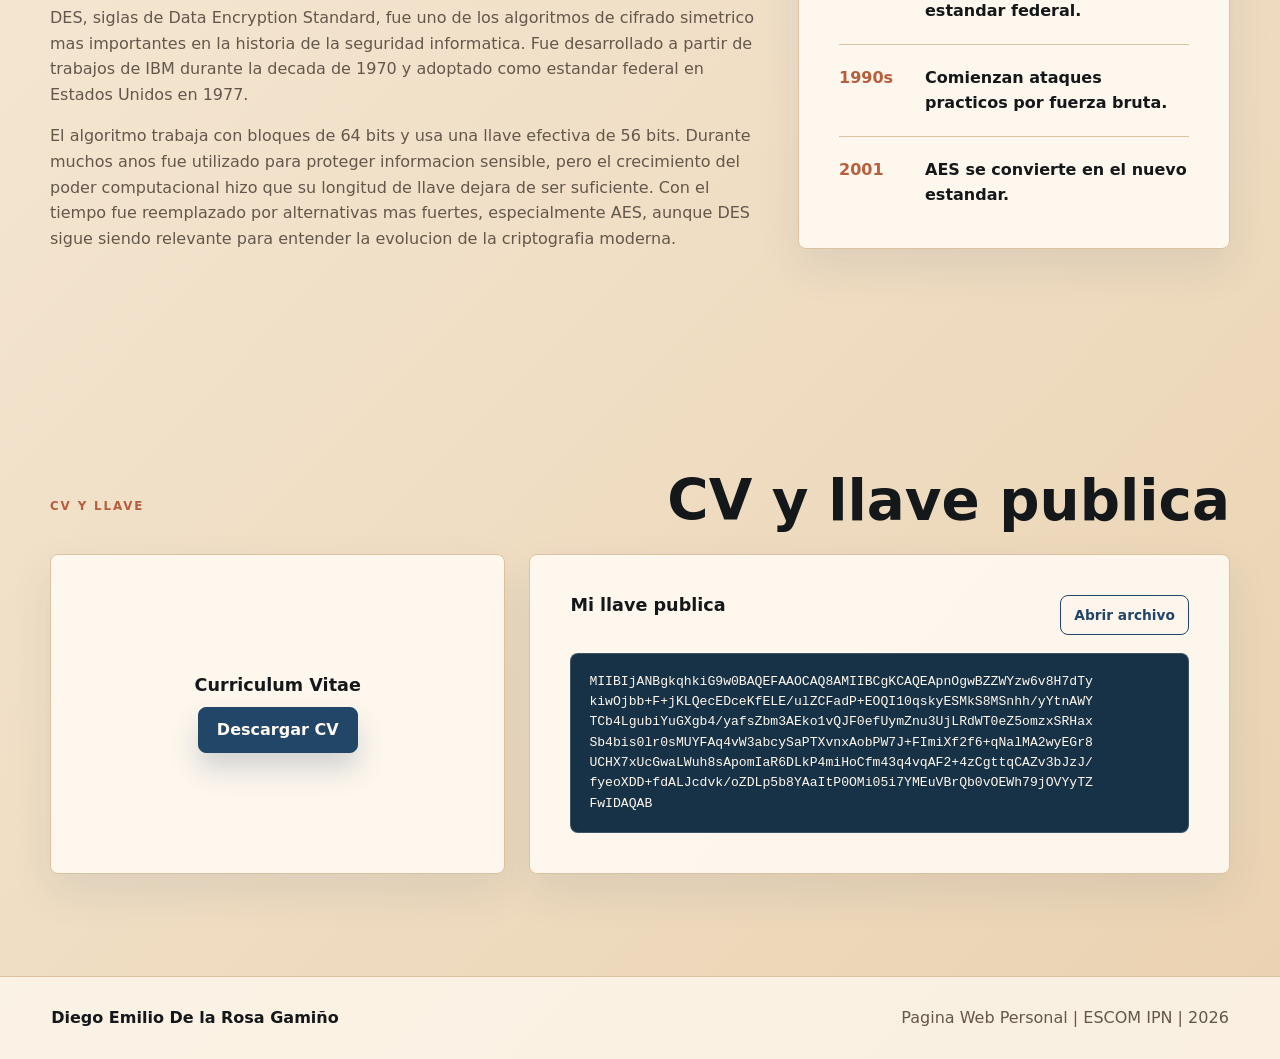
==== commit aab26244: "Revert "Add RSA public key generator" This reverts commit 5d890c5b355468fe2eacfea73cd1569cc025319a." ====
--- a/index.html
+++ b/index.html
@@ -190,7 +190,7 @@
         <article class="key-card">
           <div class="key-card-head">
             <div>
-              <h3>Mi llave publica actual</h3>
+              <h3>Mi llave publica</h3>
             </div>
             <a class="small-link" href="public_key.txt">Abrir archivo</a>
           </div>
@@ -201,42 +201,6 @@
 UCHX7xUcGwaLWuh8sApomIaR6DLkP4miHoCfm43q4vqAF2+4zCgttqCAZv3bJzJ/
 fyeoXDD+fdALJcdvk/oZDLp5b8YAaItP0OMi05i7YMEuVBrQb0vOEWh79jOVYyTZ
 FwIDAQAB</code></pre>
-
-          <div class="key-generator" data-rsa-generator>
-            <div class="key-generator-head">
-              <div>
-                <p class="eyebrow">Generador RSA-2048</p>
-                <h3>Generar llave publica</h3>
-              </div>
-              <span class="key-badge">RSA-OAEP / SHA-256</span>
-            </div>
-
-            <form class="key-form" data-key-form>
-              <label for="key-owner">Propietario</label>
-              <div class="key-form-row">
-                <input id="key-owner" name="owner" type="text" value="Diego Emilio" autocomplete="name">
-                <button class="button primary" type="submit">Generar llave</button>
-              </div>
-            </form>
-
-            <p class="key-status" data-key-status>Listo para generar una llave RSA-2048.</p>
-
-            <label class="key-output-label" for="generated-public-key">Llave publica generada</label>
-            <textarea id="generated-public-key" class="key-output" readonly placeholder="Aqui aparecera la llave publica en formato PEM."></textarea>
-            <div class="key-actions">
-              <button class="small-link" type="button" data-key-action="copy-public" disabled>Copiar publica</button>
-              <button class="small-link" type="button" data-key-action="download-public" disabled>Descargar publica</button>
-            </div>
-
-            <details class="private-key-panel">
-              <summary>Llave privada generada</summary>
-              <textarea id="generated-private-key" class="key-output" readonly placeholder="Aqui aparecera la llave privada. Guardala en un lugar seguro."></textarea>
-              <div class="key-actions">
-                <button class="small-link" type="button" data-key-action="copy-private" disabled>Copiar privada</button>
-                <button class="small-link" type="button" data-key-action="download-private" disabled>Descargar privada</button>
-              </div>
-            </details>
-          </div>
         </article>
       </div>
     </section>
@@ -246,6 +210,5 @@
     <strong>Diego Emilio De la Rosa Gamiño</strong>
     <span>Pagina Web Personal | ESCOM IPN | 2026</span>
   </footer>
-  <script src="rsa-keygen.js"></script>
 </body>
 </html>
--- a/styles.css
+++ b/styles.css
@@ -189,21 +189,6 @@
   transform: translateY(-2px);
 }
 
-button.button,
-button.small-link {
-  font: inherit;
-  cursor: pointer;
-}
-
-button:disabled {
-  cursor: not-allowed;
-  opacity: 0.52;
-}
-
-button:disabled:hover {
-  transform: none;
-}
-
 .primary {
   color: #fffaf2;
   background: var(--coffee-dark);
@@ -451,125 +436,6 @@
   padding: 0 13px;
   font-size: 0.86rem;
   white-space: nowrap;
-}
-
-.key-generator {
-  display: grid;
-  gap: 14px;
-  margin-top: 24px;
-  padding-top: 24px;
-  border-top: 1px solid var(--line);
-}
-
-.key-generator-head {
-  display: flex;
-  align-items: flex-start;
-  justify-content: space-between;
-  gap: 18px;
-}
-
-.key-generator-head .eyebrow {
-  margin-bottom: 6px;
-}
-
-.key-badge {
-  padding: 7px 10px;
-  color: var(--coffee-dark);
-  border: 1px solid var(--line);
-  border-radius: 999px;
-  background: rgba(233, 206, 174, 0.48);
-  font-size: 0.76rem;
-  font-weight: 900;
-  white-space: nowrap;
-}
-
-.key-form {
-  display: grid;
-  gap: 8px;
-}
-
-.key-form label,
-.key-output-label {
-  color: var(--coffee);
-  font-size: 0.72rem;
-  font-weight: 900;
-  letter-spacing: 0.12em;
-  text-transform: uppercase;
-}
-
-.key-form-row {
-  display: grid;
-  grid-template-columns: minmax(0, 1fr) auto;
-  gap: 12px;
-}
-
-.key-form-row input {
-  min-width: 0;
-  min-height: 46px;
-  padding: 0 14px;
-  color: var(--ink);
-  border: 1px solid var(--line);
-  border-radius: var(--radius);
-  background: rgba(255, 250, 242, 0.86);
-  font: inherit;
-  font-weight: 700;
-}
-
-.key-status {
-  margin: 0;
-  color: var(--muted);
-  font-family: "Cascadia Code", "SFMono-Regular", Consolas, monospace;
-  font-size: 0.86rem;
-}
-
-.key-status[data-status="success"] {
-  color: #0d756d;
-}
-
-.key-status[data-status="error"] {
-  color: #9c2e1b;
-}
-
-.key-output {
-  width: 100%;
-  min-height: 168px;
-  padding: 16px;
-  resize: vertical;
-  color: #fff8ed;
-  border: 1px solid rgba(255, 250, 242, 0.16);
-  border-radius: var(--radius);
-  background: #173247;
-  font-family: "Cascadia Code", "SFMono-Regular", Consolas, monospace;
-  font-size: 0.82rem;
-  line-height: 1.55;
-}
-
-.key-actions {
-  display: flex;
-  flex-wrap: wrap;
-  gap: 10px;
-}
-
-.private-key-panel {
-  padding: 16px;
-  border: 1px solid var(--line);
-  border-radius: var(--radius);
-  background: rgba(233, 206, 174, 0.2);
-}
-
-.private-key-panel summary {
-  color: var(--coffee-dark);
-  cursor: pointer;
-  font-weight: 900;
-}
-
-.private-key-panel .key-output {
-  margin-top: 14px;
-  min-height: 186px;
-}
-
-.private-key-panel .key-actions {
-  margin-top: 12px;
 }
 
 pre {
@@ -610,8 +476,7 @@
   .site-header,
   .site-footer,
   .section-heading,
-  .key-card-head,
-  .key-generator-head {
+  .key-card-head {
     align-items: flex-start;
     flex-direction: column;
   }
@@ -659,14 +524,6 @@
     width: 100%;
   }
 
-  .key-form-row {
-    grid-template-columns: 1fr;
-  }
-
-  .key-actions .small-link {
-    width: 100%;
-  }
-
   .timeline div {
     grid-template-columns: 1fr;
   }
